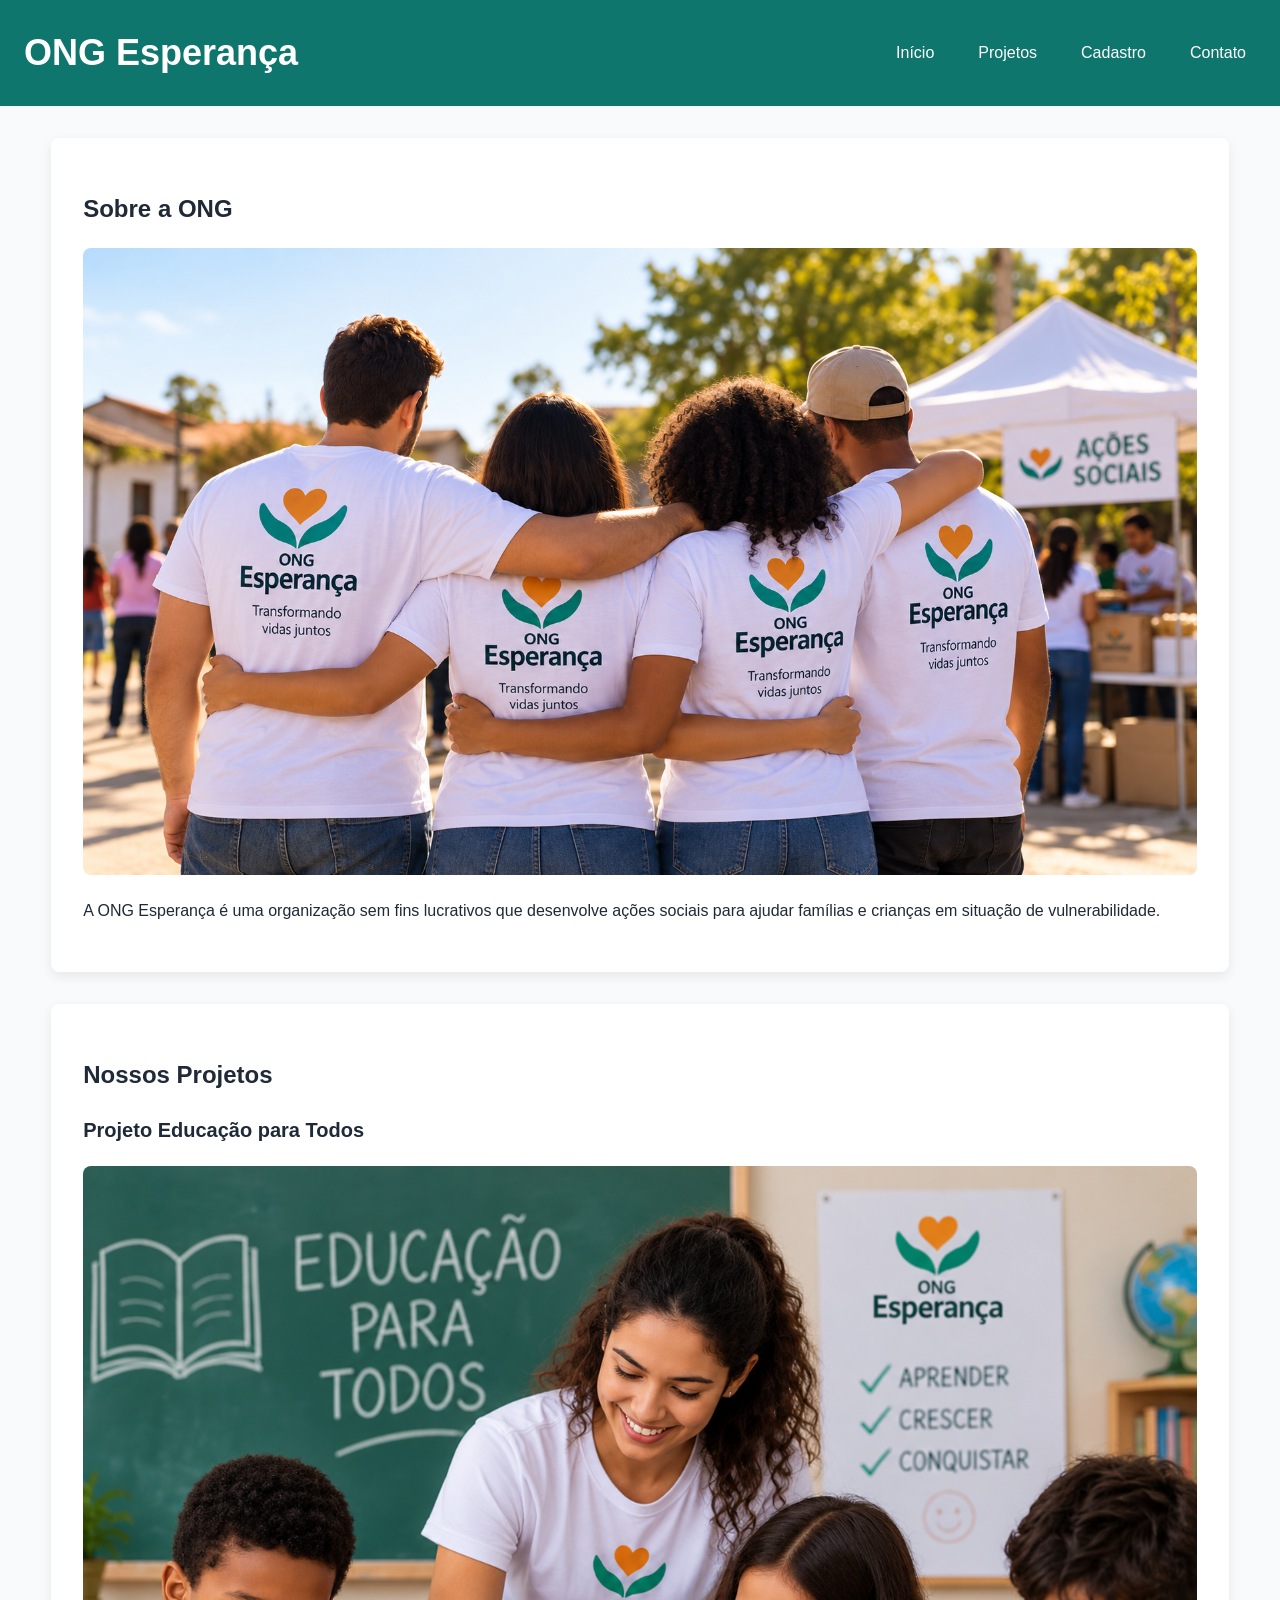
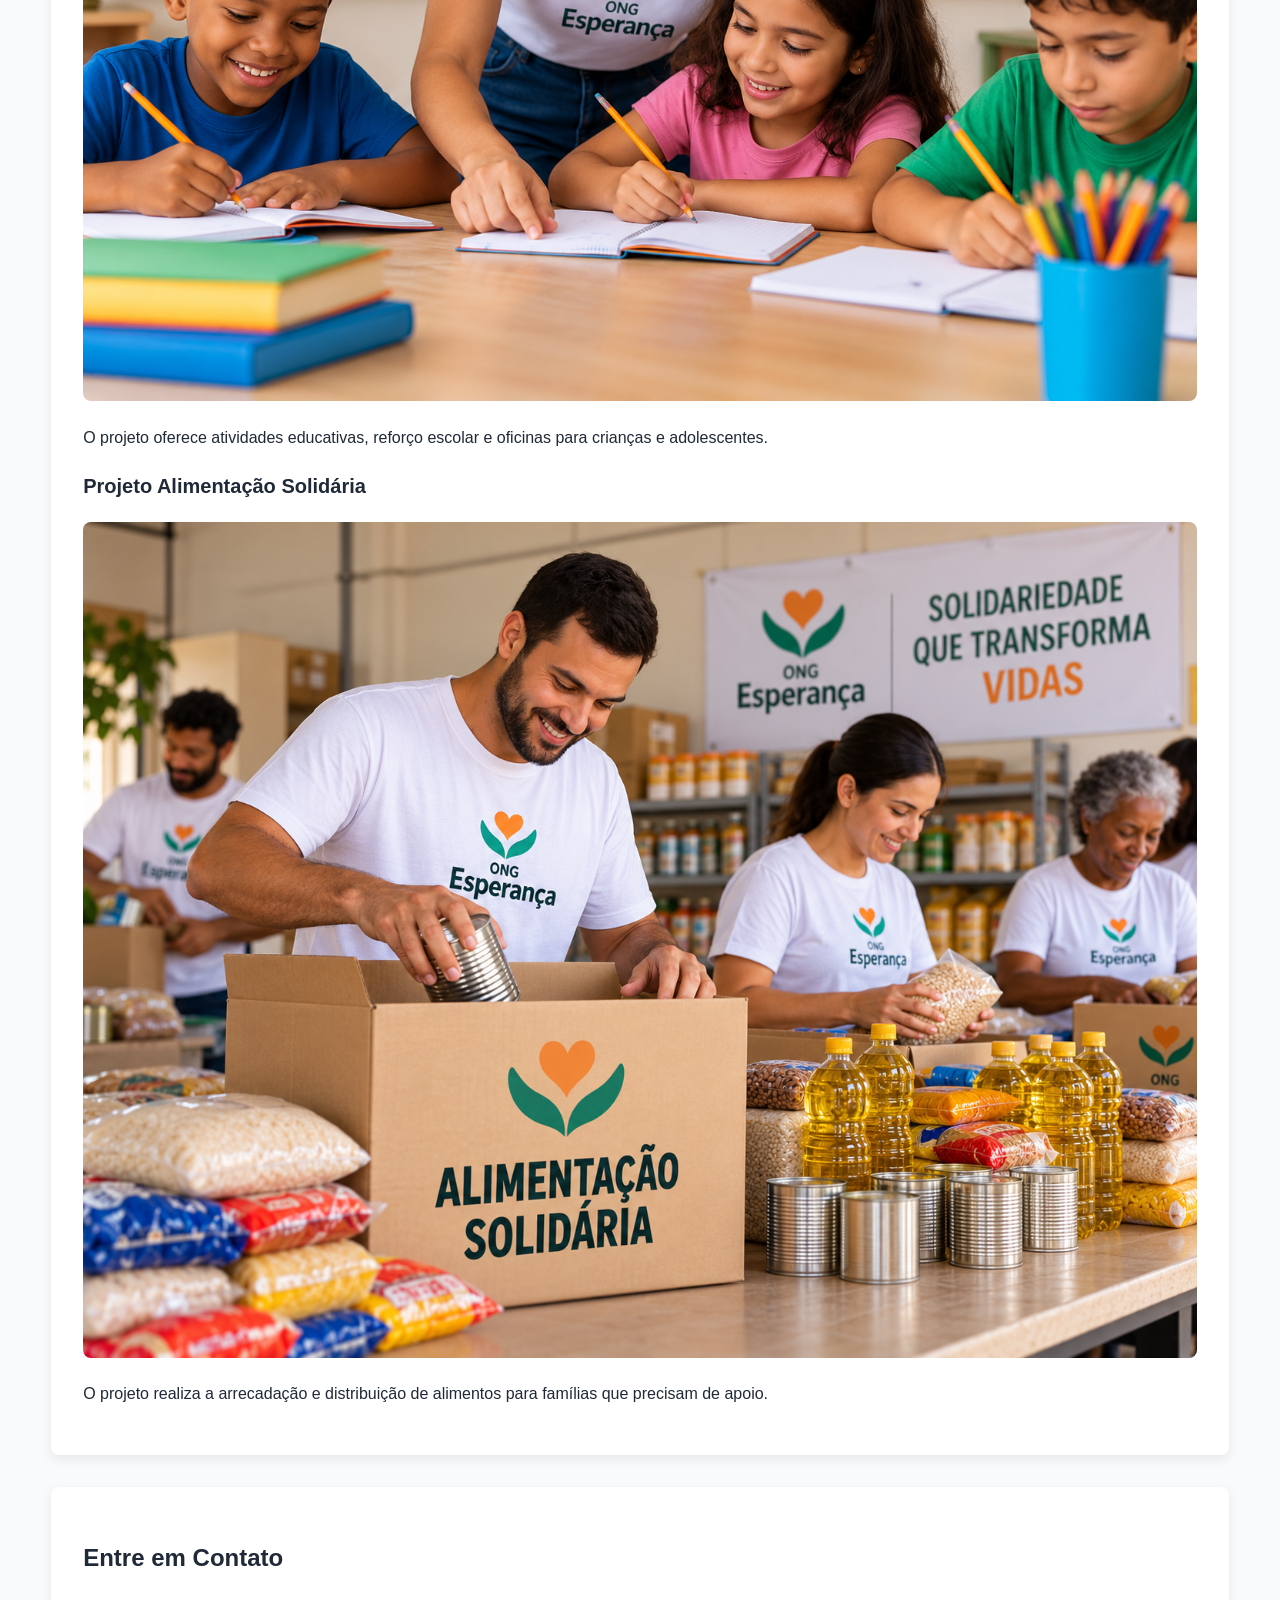
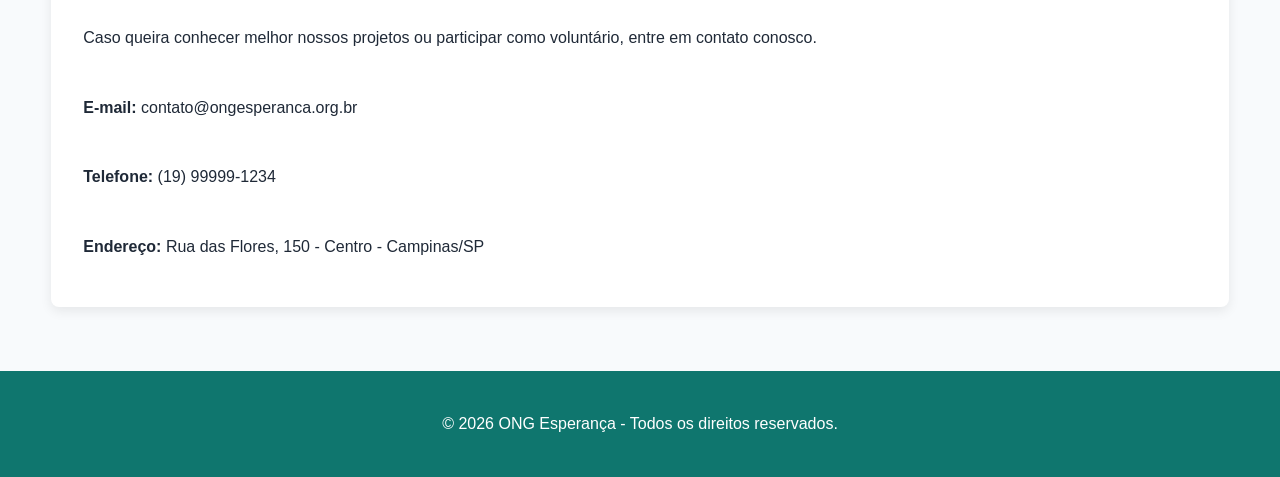
==== index.html @ 4df54f97 "primeira versao" ====
<!DOCTYPE html>
<html lang="pt-BR">

<head>
    <meta charset="UTF-8">
    <meta name="viewport" content="width=device-width, initial-scale=1.0">
    <title>ONG Esperança - Página Inicial</title>
    <link rel="stylesheet" href="css/styles.css">
</head>

<body>

    <header>
    <h1>ONG Esperança</h1>

    <nav>
        <a href="index.html">Início</a>
        <a href="projetos.html">Projetos</a>
        <a href="cadastro.html">Cadastro</a>
        <a href="index.html#contato">Contato</a>
    </nav>
</header>

    <main>

        <section id="sobre">
            <h2>Sobre a ONG</h2>

            <img 
                src="img/ong-esperanca.jpg"
                alt="Voluntários da ONG Esperança reunidos durante uma ação social"
            >

            <p>
                A ONG Esperança é uma organização sem fins lucrativos
                que desenvolve ações sociais para ajudar famílias e
                crianças em situação de vulnerabilidade.
            </p>
        </section>


        <section id="projetos">
            <h2>Nossos Projetos</h2>

            <h3>Projeto Educação para Todos</h3>

            <img
                src="img/projeto-educacao.jpg"
                alt="Crianças participando de uma atividade educacional da ONG"
            >

            <p>
                O projeto oferece atividades educativas, reforço escolar
                e oficinas para crianças e adolescentes.
            </p>


            <h3>Projeto Alimentação Solidária</h3>

            <img
                src="img/alimentacao-solidaria.jpg"
                alt="Voluntários preparando alimentos para distribuição às famílias"
            >

            <p>
                O projeto realiza a arrecadação e distribuição de
                alimentos para famílias que precisam de apoio.
            </p>
        </section>


        <section id="contato">
            <h2>Entre em Contato</h2>

            <p>
                Caso queira conhecer melhor nossos projetos ou participar
                como voluntário, entre em contato conosco.
            </p>

            <p>
                <strong>E-mail:</strong> contato@ongesperanca.org.br
            </p>

            <p>
                <strong>Telefone:</strong> (19) 99999-1234
            </p>

            <p>
                <strong>Endereço:</strong>
                Rua das Flores, 150 - Centro - Campinas/SP
            </p>
        </section>

    </main>


    <footer>
        <p>© 2026 ONG Esperança - Todos os direitos reservados.</p>
    </footer>

</body>

</html>
---- css/styles.css ----
/* =====================================================
   DESIGN SYSTEM - ONG ESPERANÇA
===================================================== */

:root {
    /* Cores principais */
    --cor-primaria: #0F766E;
    --cor-primaria-clara: #14B8A6;

    --cor-secundaria: #F59E0B;
    --cor-secundaria-clara: #FBBF24;

    /* Cores neutras */
    --cor-fundo: #F8FAFC;
    --cor-superficie: #FFFFFF;
    --cor-texto: #1F2937;
    --cor-texto-secundario: #6B7280;

    /* Cores de feedback */
    --cor-sucesso: #16A34A;
    --cor-erro: #DC2626;
    --cor-aviso: #D97706;
    --cor-info: #2563EB;

    /* Tipografia */
    --fonte-xs: 0.75rem;
    --fonte-sm: 0.875rem;
    --fonte-md: 1rem;
    --fonte-lg: 1.5rem;
    --fonte-xl: 2.25rem;

    /* Espaçamentos */
    --espaco-1: 0.5rem;
    --espaco-2: 1rem;
    --espaco-3: 1.5rem;
    --espaco-4: 2rem;
    --espaco-5: 3rem;

    /* Bordas */
    --raio: 8px;
}


/* =====================================================
   CONFIGURAÇÕES GERAIS
===================================================== */

* {
    box-sizing: border-box;
}

body {
    margin: 0;
    font-family: Arial, Helvetica, sans-serif;
    background-color: var(--cor-fundo);
    color: var(--cor-texto);
    line-height: 1.6;
}

img {
    max-width: 100%;
    height: auto;
    border-radius: var(--raio);
}

a {
    color: inherit;
}

h1 {
    font-size: var(--fonte-xl);
}

h2 {
    font-size: var(--fonte-lg);
}

h3 {
    font-size: 1.25rem;
}


/* =====================================================
   CABEÇALHO
===================================================== */

header {
    background-color: var(--cor-primaria);
    color: white;
    padding: var(--espaco-3);

    display: flex;
    justify-content: space-between;
    align-items: center;
    gap: var(--espaco-3);

    position: sticky;
    top: 0;
    z-index: 1000;
}

header h1 {
    margin: 0;
}


/* =====================================================
   MENU DE NAVEGAÇÃO
===================================================== */

nav {
    display: flex;
    align-items: center;
    gap: 24px;
    flex-wrap: wrap;
}

nav a {
    color: white;
    text-decoration: none;
    padding: 8px 10px;
    border-radius: 6px;
    transition: background-color 0.3s ease;
}

nav a:hover {
    background-color: var(--cor-primaria-clara);
}

nav a:focus {
    outline: 3px solid var(--cor-secundaria-clara);
    outline-offset: 2px;
}


/* =====================================================
   MENU HAMBÚRGUER
===================================================== */

.menu-toggle {
    display: none;
    background: none;
    border: none;
    color: white;
    font-size: 1.8rem;
    cursor: pointer;
}


/* =====================================================
   GRID DE 12 COLUNAS
===================================================== */

.container {
    width: min(1200px, 92%);
    margin: 0 auto;
    display: grid;
    grid-template-columns: repeat(12, 1fr);
    gap: 24px;
}

.col-12 {
    grid-column: span 12;
}

.col-6 {
    grid-column: span 6;
}

.col-4 {
    grid-column: span 4;
}


/* =====================================================
   CONTEÚDO PRINCIPAL
===================================================== */

main {
    width: min(1200px, 92%);
    margin: auto;
    padding: var(--espaco-4) 0;
}

section {
    background-color: var(--cor-superficie);
    margin-bottom: var(--espaco-4);
    padding: var(--espaco-4);
    border-radius: var(--raio);
    box-shadow: 0 4px 12px rgba(0, 0, 0, 0.08);
}


/* =====================================================
   CARDS DOS PROJETOS
===================================================== */

.cards {
    display: flex;
    gap: 24px;
    flex-wrap: wrap;
    align-items: stretch;
}

.card {
    background-color: var(--cor-superficie);
    padding: var(--espaco-3);
    border-radius: var(--raio);
    box-shadow: 0 4px 12px rgba(0, 0, 0, 0.08);

    flex: 1 1 300px;

    transition:
        transform 0.3s ease,
        box-shadow 0.3s ease;
}

.card:hover {
    transform: translateY(-4px);
    box-shadow: 0 8px 20px rgba(0, 0, 0, 0.12);
}


/* =====================================================
   BOTÕES
===================================================== */

button,
.botao {
    background-color: var(--cor-primaria);
    color: white;
    border: 2px solid var(--cor-primaria);

    padding: 12px 24px;

    border-radius: var(--raio);

    cursor: pointer;

    font-size: var(--fonte-md);

    transition:
        background-color 0.3s ease,
        transform 0.2s ease,
        border-color 0.3s ease;
}

button:hover,
.botao:hover {
    background-color: var(--cor-primaria-clara);
    border-color: var(--cor-primaria-clara);
}

button:focus,
.botao:focus {
    outline: 3px solid var(--cor-secundaria-clara);
    outline-offset: 2px;
}

button:active,
.botao:active {
    transform: scale(0.97);
}

button:disabled,
.botao:disabled {
    opacity: 0.5;
    cursor: not-allowed;
}


/* =====================================================
   FORMULÁRIO
===================================================== */

form {
    max-width: 700px;
    margin: auto;
}

fieldset {
    border: 1px solid #D1D5DB;
    border-radius: var(--raio);

    padding: var(--espaco-3);
    margin-bottom: var(--espaco-3);
}

legend {
    font-weight: bold;
    color: var(--cor-primaria);
}

label {
    display: block;
    margin-top: var(--espaco-2);
    margin-bottom: 5px;

    font-weight: bold;
}

input,
select,
textarea {
    width: 100%;

    padding: 10px;

    border: 2px solid #9CA3AF;
    border-radius: 6px;

    font-size: var(--fonte-md);

    transition:
        border-color 0.3s ease,
        box-shadow 0.3s ease;
}

input:focus,
select:focus,
textarea:focus {
    outline: none;

    border-color: var(--cor-secundaria);

    box-shadow: 0 0 0 3px rgba(245, 158, 11, 0.25);
}


/* =====================================================
   VALIDAÇÃO DO FORMULÁRIO
===================================================== */

input:valid:not(:placeholder-shown) {
    border-color: var(--cor-sucesso);
}

input:invalid:not(:placeholder-shown) {
    border-color: var(--cor-erro);
}


/* =====================================================
   BADGES
===================================================== */

.badge {
    display: inline-block;

    padding: 5px 10px;

    background-color: var(--cor-primaria-clara);
    color: white;

    border-radius: 20px;

    font-size: var(--fonte-sm);
    font-weight: bold;
}

.badge-educacao {
    background-color: var(--cor-info);
}

.badge-alimentacao {
    background-color: var(--cor-secundaria);
}

.badge-voluntariado {
    background-color: var(--cor-sucesso);
}


/* =====================================================
   ALERTAS
===================================================== */

.alerta {
    padding: 15px 20px;

    border-radius: var(--raio);

    margin: var(--espaco-2) 0;

    border-left: 5px solid;
}

.alerta-sucesso {
    background-color: #DCFCE7;
    color: #166534;
    border-color: var(--cor-sucesso);
}

.alerta-erro {
    background-color: #FEE2E2;
    color: #991B1B;
    border-color: var(--cor-erro);
}

.alerta-aviso {
    background-color: #FEF3C7;
    color: #92400E;
    border-color: var(--cor-aviso);
}

.alerta-info {
    background-color: #DBEAFE;
    color: #1E40AF;
    border-color: var(--cor-info);
}


/* =====================================================
   TOAST
===================================================== */

.toast {
    position: fixed;

    right: 20px;
    bottom: 20px;

    background-color: var(--cor-primaria);
    color: white;

    padding: 15px 20px;

    border-radius: var(--raio);

    box-shadow: 0 8px 24px rgba(0, 0, 0, 0.20);

    opacity: 0;
    transform: translateY(20px);

    pointer-events: none;

    transition:
        opacity 0.3s ease,
        transform 0.3s ease;
}

.toast.ativo {
    opacity: 1;
    transform: translateY(0);
}


/* =====================================================
   MODAL
===================================================== */

.modal-overlay {
    position: fixed;

    inset: 0;

    background-color: rgba(0, 0, 0, 0.55);

    display: none;

    align-items: center;
    justify-content: center;

    padding: 20px;

    z-index: 1000;
}

.modal-overlay.ativo {
    display: flex;
}

.modal {
    width: min(500px, 100%);

    background-color: white;

    padding: var(--espaco-4);

    border-radius: var(--raio);

    box-shadow: 0 15px 40px rgba(0, 0, 0, 0.25);
}

.modal h2 {
    margin-top: 0;
}


/* =====================================================
   ÁREA DE CONTATO
===================================================== */

#contato {
    display: flex;
    flex-direction: column;
    gap: 12px;
}


/* =====================================================
   RODAPÉ
===================================================== */

footer {
    background-color: var(--cor-primaria);
    color: white;

    text-align: center;

    padding: var(--espaco-3);
}


/* =====================================================
   BREAKPOINT 1 - 1200px
===================================================== */

@media (max-width: 1200px) {

    .container {
        gap: 20px;
    }

}


/* =====================================================
   BREAKPOINT 2 - 992px
===================================================== */

@media (max-width: 992px) {

    .col-4 {
        grid-column: span 6;
    }

}


/* =====================================================
   BREAKPOINT 3 - 768px
===================================================== */

@media (max-width: 768px) {

    header {
        flex-wrap: wrap;
    }

    .menu-toggle {
        display: block;
    }

    nav {
        display: none;

        width: 100%;

        flex-direction: column;

        align-items: flex-start;

        gap: 10px;
    }

    nav.ativo {
        display: flex;
    }

    .col-6,
    .col-4 {
        grid-column: span 12;
    }

    .cards {
        flex-direction: column;
    }

}


/* =====================================================
   BREAKPOINT 4 - 576px
===================================================== */

@media (max-width: 576px) {

    .container {
        gap: 16px;
    }

    section {
        padding: var(--espaco-3);
    }

    h1 {
        font-size: 1.8rem;
    }

    h2 {
        font-size: 1.3rem;
    }

}


/* =====================================================
   BREAKPOINT 5 - 360px
===================================================== */

@media (max-width: 360px) {

    .container {
        gap: 12px;
    }

    main {
        width: 95%;
    }

    section {
        padding: var(--espaco-2);
    }

    button,
    .botao {
        width: 100%;
    }

}
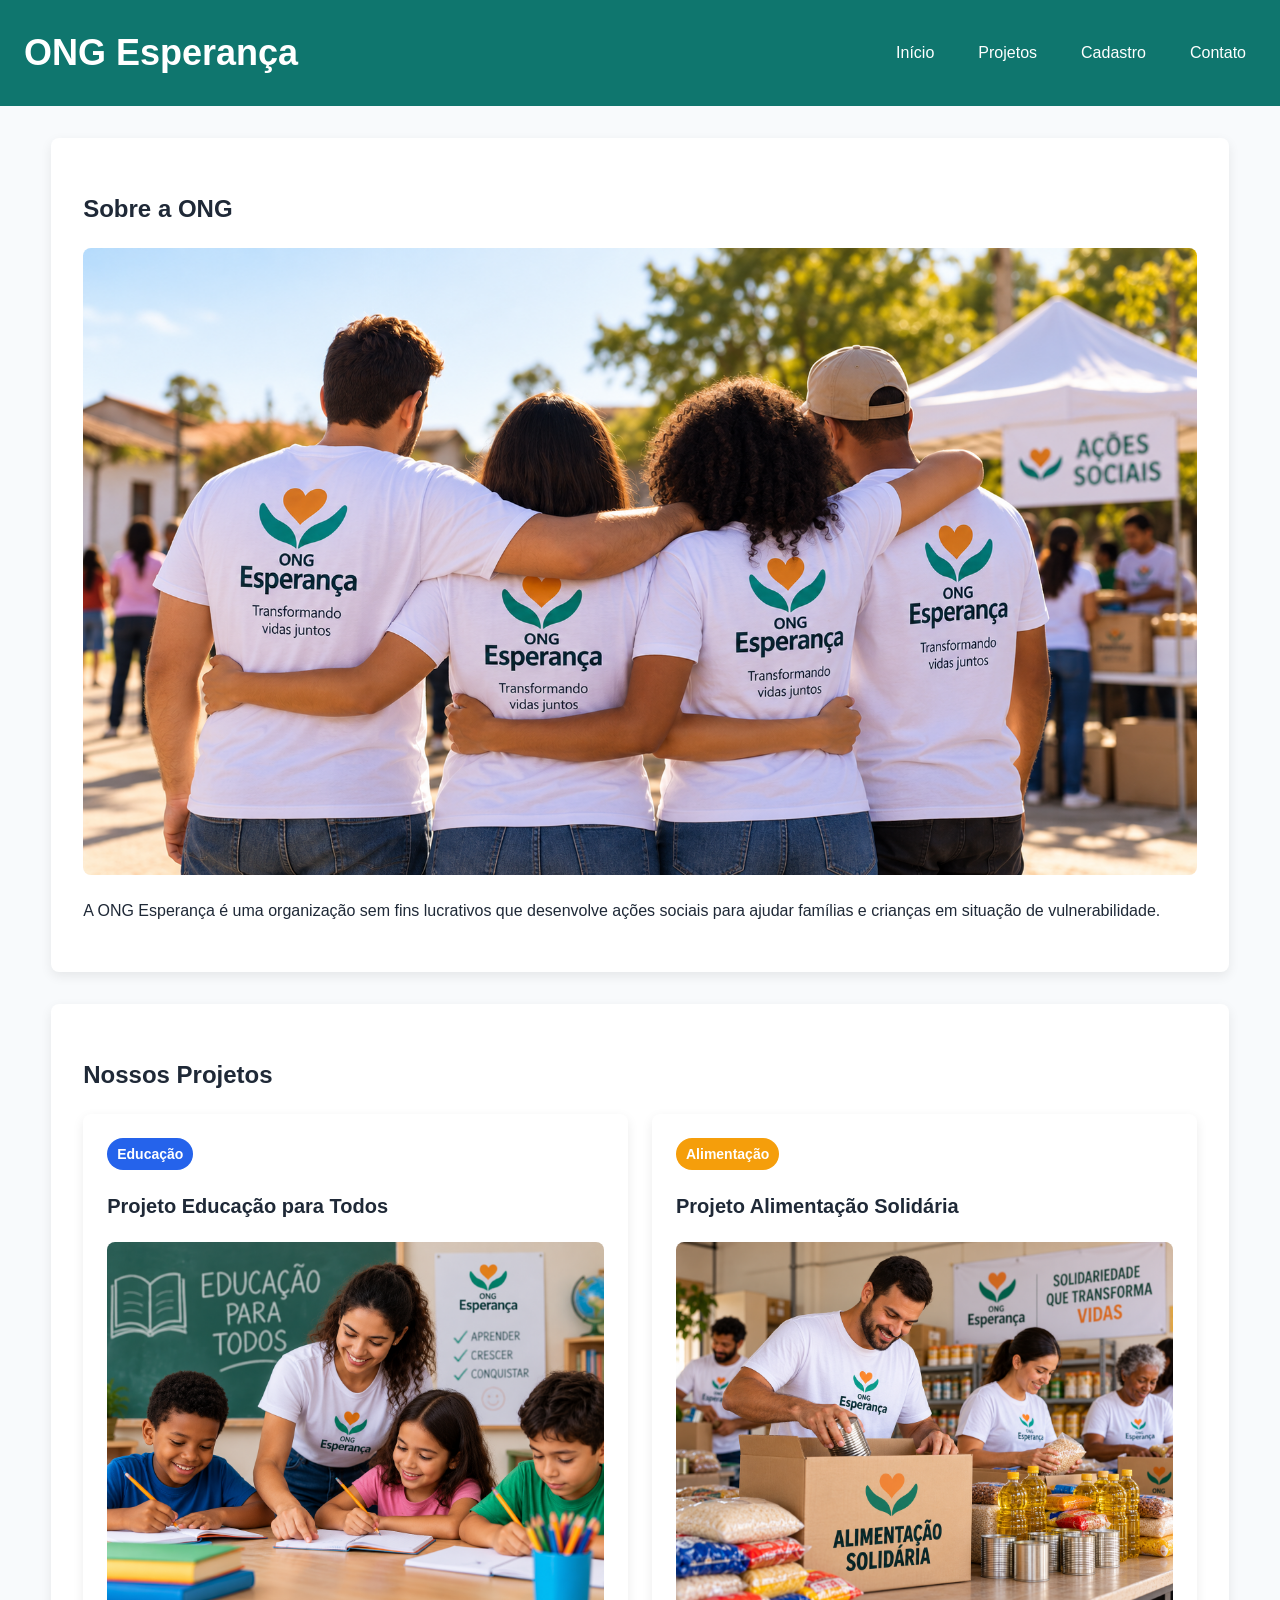
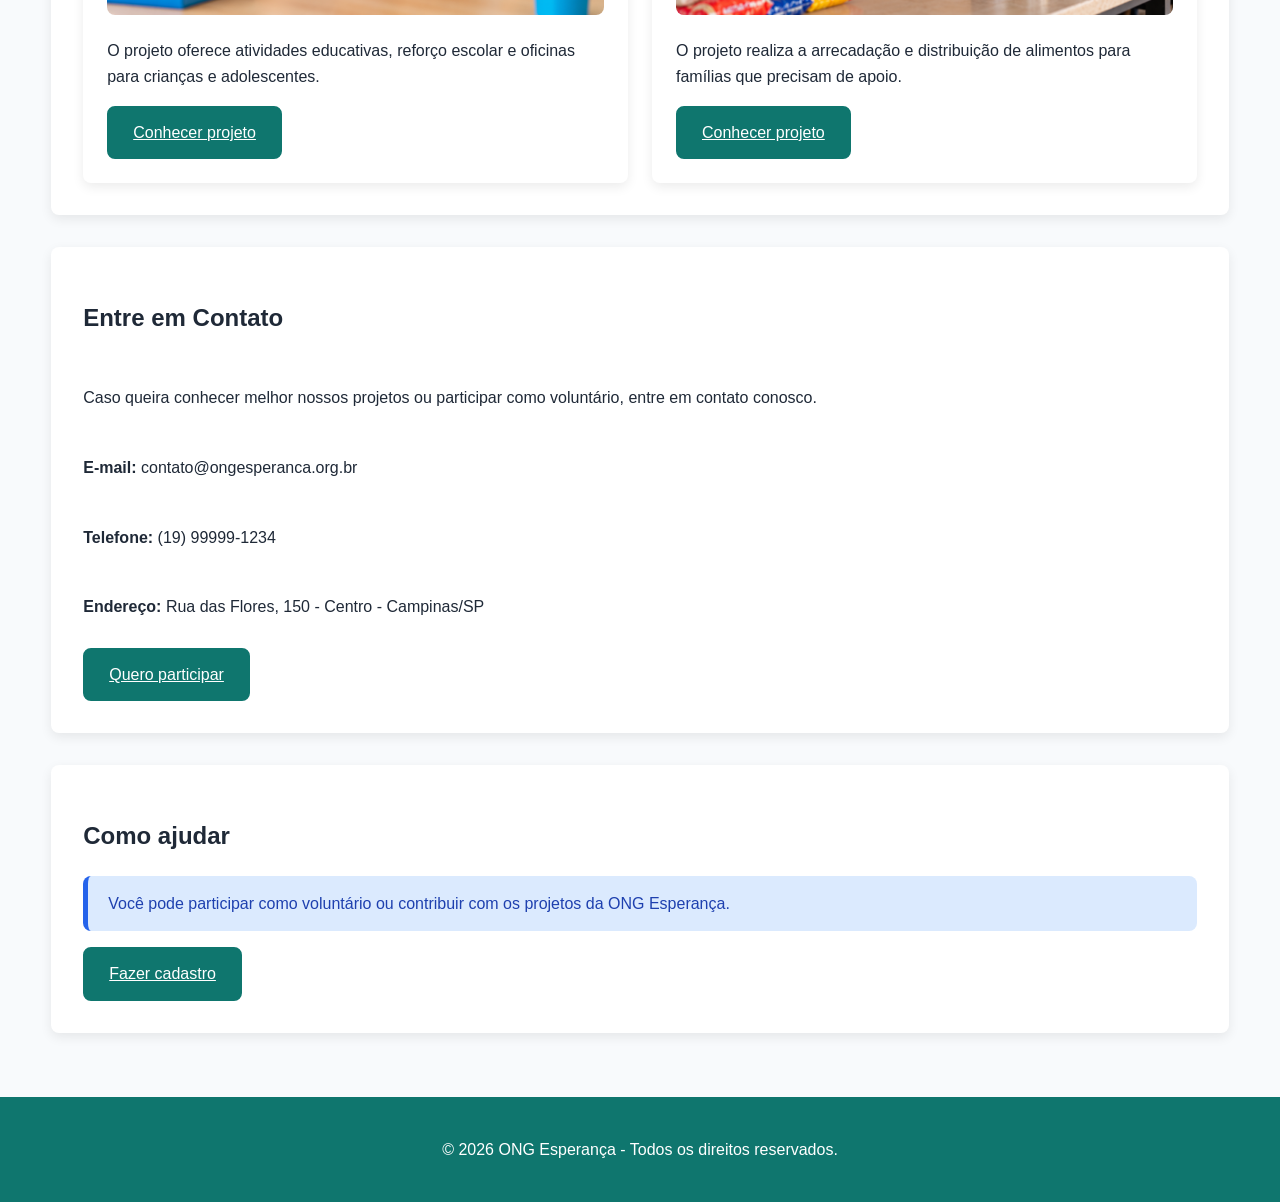
==== commit 911968d8: "primeira versao do projeto" ====
--- a/index.html
+++ b/index.html
@@ -4,29 +4,40 @@
 <head>
     <meta charset="UTF-8">
     <meta name="viewport" content="width=device-width, initial-scale=1.0">
+
     <title>ONG Esperança - Página Inicial</title>
+
     <link rel="stylesheet" href="css/styles.css">
 </head>
 
 <body>
 
     <header>
-    <h1>ONG Esperança</h1>
+        <h1>ONG Esperança</h1>
 
-    <nav>
-        <a href="index.html">Início</a>
-        <a href="projetos.html">Projetos</a>
-        <a href="cadastro.html">Cadastro</a>
-        <a href="index.html#contato">Contato</a>
-    </nav>
-</header>
+        <button
+            class="menu-toggle"
+            type="button"
+            aria-label="Abrir menu de navegação"
+            aria-expanded="false">
+            ☰
+        </button>
+
+        <nav aria-label="Navegação principal">
+            <a href="index.html">Início</a>
+            <a href="projetos.html">Projetos</a>
+            <a href="cadastro.html">Cadastro</a>
+            <a href="#contato">Contato</a>
+        </nav>
+    </header>
+
 
     <main>
 
         <section id="sobre">
             <h2>Sobre a ONG</h2>
 
-            <img 
+            <img
                 src="img/ong-esperanca.jpg"
                 alt="Voluntários da ONG Esperança reunidos durante uma ação social"
             >
@@ -42,30 +53,63 @@
         <section id="projetos">
             <h2>Nossos Projetos</h2>
 
-            <h3>Projeto Educação para Todos</h3>
+            <div class="cards">
 
-            <img
-                src="img/projeto-educacao.jpg"
-                alt="Crianças participando de uma atividade educacional da ONG"
-            >
+                <article class="card">
 
-            <p>
-                O projeto oferece atividades educativas, reforço escolar
-                e oficinas para crianças e adolescentes.
-            </p>
+                    <span class="badge badge-educacao">
+                        Educação
+                    </span>
+
+                    <h3>Projeto Educação para Todos</h3>
+
+                    <img
+                        src="img/projeto-educacao.jpg"
+                        alt="Crianças participando de uma atividade educacional da ONG"
+                    >
+
+                    <p>
+                        O projeto oferece atividades educativas,
+                        reforço escolar e oficinas para crianças
+                        e adolescentes.
+                    </p>
+
+                    <a
+                        class="botao"
+                        href="projetos.html">
+                        Conhecer projeto
+                    </a>
+
+                </article>
 
 
-            <h3>Projeto Alimentação Solidária</h3>
+                <article class="card">
 
-            <img
-                src="img/alimentacao-solidaria.jpg"
-                alt="Voluntários preparando alimentos para distribuição às famílias"
-            >
+                    <span class="badge badge-alimentacao">
+                        Alimentação
+                    </span>
 
-            <p>
-                O projeto realiza a arrecadação e distribuição de
-                alimentos para famílias que precisam de apoio.
-            </p>
+                    <h3>Projeto Alimentação Solidária</h3>
+
+                    <img
+                        src="img/alimentacao-solidaria.jpg"
+                        alt="Voluntários preparando alimentos para distribuição às famílias"
+                    >
+
+                    <p>
+                        O projeto realiza a arrecadação e distribuição
+                        de alimentos para famílias que precisam de apoio.
+                    </p>
+
+                    <a
+                        class="botao"
+                        href="projetos.html">
+                        Conhecer projeto
+                    </a>
+
+                </article>
+
+            </div>
         </section>
 
 
@@ -78,25 +122,55 @@
             </p>
 
             <p>
-                <strong>E-mail:</strong> contato@ongesperanca.org.br
+                <strong>E-mail:</strong>
+                contato@ongesperanca.org.br
             </p>
 
             <p>
-                <strong>Telefone:</strong> (19) 99999-1234
+                <strong>Telefone:</strong>
+                (19) 99999-1234
             </p>
 
             <p>
                 <strong>Endereço:</strong>
                 Rua das Flores, 150 - Centro - Campinas/SP
             </p>
+
+            <a
+                class="botao"
+                href="cadastro.html">
+                Quero participar
+            </a>
+        </section>
+
+
+        <section>
+            <h2>Como ajudar</h2>
+
+            <div class="alerta alerta-info">
+                Você pode participar como voluntário ou contribuir
+                com os projetos da ONG Esperança.
+            </div>
+
+            <a
+                class="botao"
+                href="cadastro.html">
+                Fazer cadastro
+            </a>
         </section>
 
     </main>
 
 
     <footer>
-        <p>© 2026 ONG Esperança - Todos os direitos reservados.</p>
+        <p>
+            © 2026 ONG Esperança -
+            Todos os direitos reservados.
+        </p>
     </footer>
+
+
+    <script src="js/script.js"></script>
 
 </body>
 
--- a/css/styles.css
+++ b/css/styles.css
@@ -230,7 +230,9 @@
     background-color: var(--cor-primaria);
     color: white;
     border: 2px solid var(--cor-primaria);
-
+    display: inline-block;
+width: auto;
+    align-self: flex-start;
     padding: 12px 24px;
 
     border-radius: var(--raio);
@@ -339,6 +341,22 @@
     border-color: var(--cor-erro);
 }
 
+/* Estados adicionados pelo JavaScript */
+
+.erro {
+    border-color: var(--cor-erro);
+}
+
+.sucesso {
+    border-color: var(--cor-sucesso);
+}
+
+.campo-mensagem {
+    display: block;
+    margin-top: 5px;
+    font-size: var(--fonte-sm);
+    color: var(--cor-erro);
+}
 
 /* =====================================================
    BADGES
